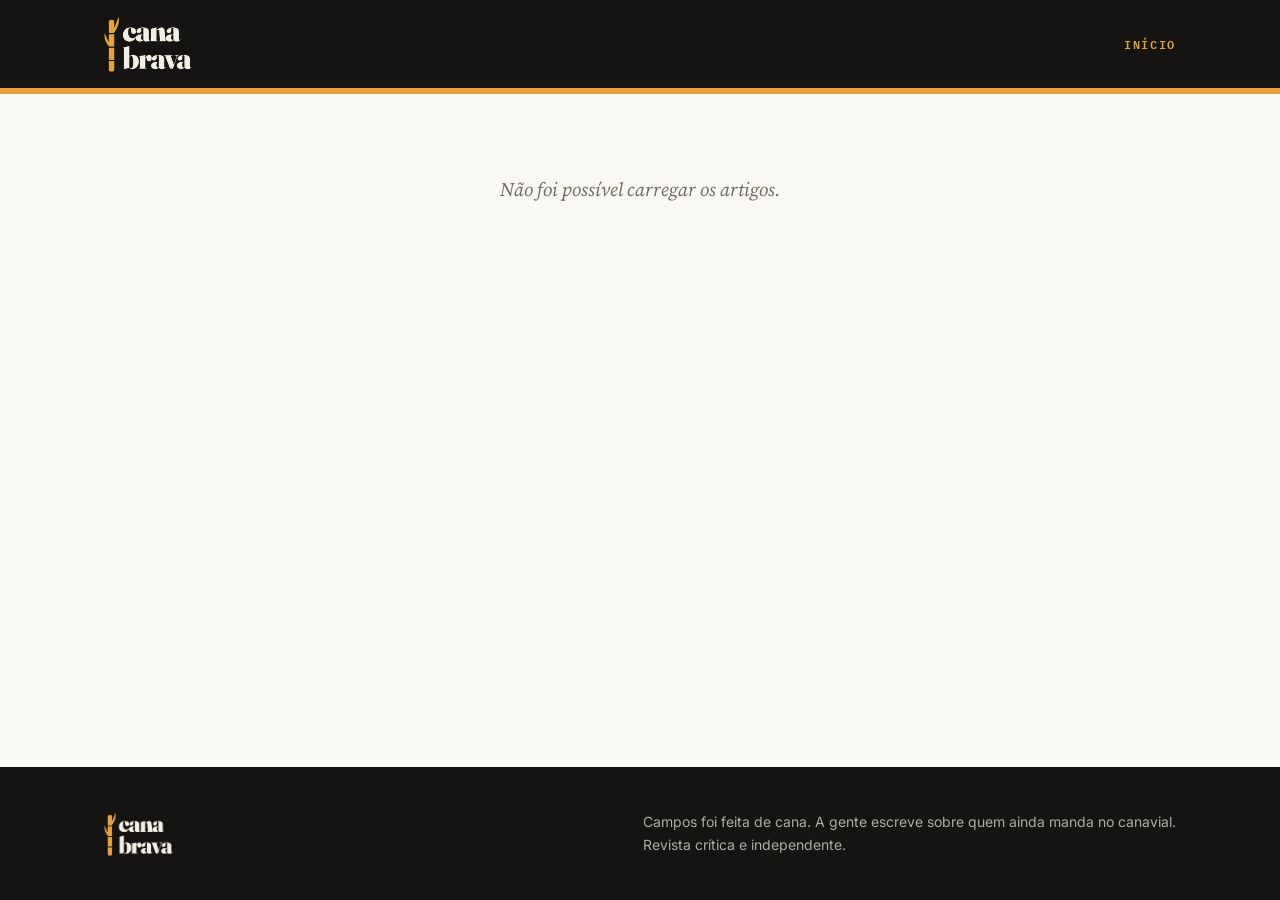
==== index.html @ 8d9f34c0 "Título de compartilhamento: Revista Cana Brava Co-Authored-By: Claude Opus 5.5 <noreply@anthropic.co" ====
<!DOCTYPE html>
<html lang="pt-BR">
<head>
<meta charset="utf-8">
<meta name="viewport" content="width=device-width, initial-scale=1">
<title>Cana Brava — Revista de Campos dos Goytacazes</title>
<meta name="description" content="Campos foi feita de cana. A gente escreve sobre quem ainda manda no canavial. Revista crítica e independente.">
<meta property="og:title" content="Revista Cana Brava">
<meta property="og:description" content="Campos foi feita de cana. A gente escreve sobre quem ainda manda no canavial. Revista crítica e independente.">
<meta property="og:image" content="assets/og.png">
<meta property="og:type" content="website">
<link rel="icon" href="assets/favicon.png">
<link rel="apple-touch-icon" href="assets/icon-180.png">
<link rel="icon" type="image/png" sizes="512x512" href="assets/icon-512.png">
<link rel="preconnect" href="https://fonts.googleapis.com">
<link href="https://fonts.googleapis.com/css2?family=Fraunces:ital,opsz,wght@0,9..144,400..900;1,9..144,400..900&family=Source+Serif+4:ital,opsz,wght@0,8..60,400..700;1,8..60,400..700&family=IBM+Plex+Mono:wght@500;600&family=Inter:wght@400;500;600&display=swap" rel="stylesheet">
<link rel="stylesheet" href="assets/style.css?v=2">
</head>
<body>
<header class="topo"><div class="wrap">
  <a class="marca" href="./"><img src="assets/logo-light.png" alt="Cana Brava"></a>
  <nav id="nav"><a href="./" class="on">Início</a></nav>
</div></header>

<main class="wrap" id="main"><div class="vazio">Carregando…</div></main>

<footer class="rodape"><div class="wrap">
  <img src="assets/logo-light.png" alt="Cana Brava">
  <div>Campos foi feita de cana. A gente escreve sobre quem ainda manda no canavial.<br>Revista crítica e independente.</div>
</div></footer>

<script>
const esc=s=>String(s??'').replace(/[&<>"']/g,c=>({'&':'&amp;','<':'&lt;','>':'&gt;','"':'&quot;',"'":'&#39;'}[c]));
const dataBR=iso=>{try{return new Date(iso+'T12:00:00').toLocaleDateString('pt-BR',{day:'numeric',month:'long',year:'numeric'})}catch(e){return iso}};
const link=a=>'artigos/'+a.slug+'/';
const bg=a=>a.capa?` style="background-image:url('artigos/${esc(a.slug)}/${esc(a.capa)}')"`:'';
function rotulo(a){return `<span class="rotulo"><a href="?editoria=${encodeURIComponent(a.editoriaSlug)}">${esc(a.editoria)}</a></span>`}
function meta(a){return `<span class="meta"><b>${esc(a.autor)}</b> · ${esc(a.genero)} · ${dataBR(a.data)}</span>`}
function card(a){return `<a class="card" href="${link(a)}">${a.capa?`<div class="img"${bg(a)}></div>`:''}<span class="rotulo">${esc(a.editoria)}</span><h3>${esc(a.titulo)}</h3>${a.linhaFina?`<p>${esc(a.linhaFina)}</p>`:''}${meta(a)}</a>`}

fetch('data/artigos.json',{cache:'no-cache'}).then(r=>r.json()).then(lista=>{
  lista.sort((a,b)=>(b.data+b.publicadoEm).localeCompare(a.data+a.publicadoEm));
  const q=new URLSearchParams(location.search);
  const eds=[...new Map(lista.map(a=>[a.editoriaSlug,a.editoria])).entries()].slice(0,6);
  const sel=q.get('editoria');
  document.getElementById('nav').innerHTML=`<a href="./" class="${!q.toString()?'on':''}">Início</a>`+eds.map(([s,n])=>`<a href="?editoria=${encodeURIComponent(s)}" class="${sel===s?'on':''}">${esc(n)}</a>`).join('');
  const main=document.getElementById('main');
  let filtro=null,f=lista;
  if(q.get('autor')){f=lista.filter(a=>a.autorSlug===q.get('autor'));filtro=f[0]?{r:f[0].genero==='Coluna'?'Coluna':'Autor',t:f[0].autor}:null}
  else if(sel){f=lista.filter(a=>a.editoriaSlug===sel);filtro=f[0]?{r:'Editoria',t:f[0].editoria}:null}
  if(!lista.length){main.innerHTML='<div class="vazio">Os primeiros artigos chegam em breve.</div>';return}
  if(filtro){
    document.title=filtro.t+' — Cana Brava';
    main.innerHTML=`<div class="filtro-tit"><a class="voltar" href="./">← Início</a><div class="rotulo" style="margin-top:22px">${filtro.r}</div><h1>${esc(filtro.t)}</h1></div>
    <div class="secao-tit"><h2>${f.length} ${f.length===1?'texto':'textos'}</h2></div><div class="grade">${f.map(card).join('')}</div>`;
    return}
  if(q.toString()){main.innerHTML='<div class="vazio">Nada encontrado. <a href="./">Voltar ao início</a></div>';return}
  const [d,...resto]=lista;
  main.innerHTML=`<a class="destaque${d.capa?'':' sem-img'}" href="${link(d)}">${d.capa?`<div class="img"${bg(d)}></div>`:''}<div><span class="rotulo">${esc(d.editoria)}</span><h1>${esc(d.titulo)}</h1>${d.linhaFina?`<p>${esc(d.linhaFina)}</p>`:''}${meta(d)}</div></a>`+
    (resto.length?`<div class="secao-tit"><h2>Mais recentes</h2></div><div class="grade">${resto.map(card).join('')}</div>`:'');
}).catch(()=>{document.getElementById('main').innerHTML='<div class="vazio">Não foi possível carregar os artigos.</div>'});
</script>
</body>
</html>
---- assets/style.css ----
:root{
  --tinta:#151412;--tinta-2:#26241f;--creme:#F2EEE3;--papel:#FAF8F2;--cana:#E9A23B;--cana-esc:#B9741A;
  --mute:#6f6a60;--linha:#ddd6c6;
  --serif-tit:"Fraunces",Georgia,serif;--serif:"Source Serif 4",Georgia,serif;--mono:"IBM Plex Mono",ui-monospace,monospace;--sans:"Inter",system-ui,sans-serif;
}
*{box-sizing:border-box}
html{-webkit-text-size-adjust:100%}
body{margin:0;background:var(--papel);color:var(--tinta);font-family:var(--serif);font-size:19px;line-height:1.6}
body{display:flex;flex-direction:column;min-height:100vh;min-height:100dvh}
body>main{flex:1 0 auto;width:100%}
body>.rodape{flex-shrink:0}
a{color:inherit}
img{max-width:100%;height:auto;display:block}

/* topo */
.topo{background:var(--tinta);color:var(--creme);border-bottom:6px solid var(--cana)}
.topo .wrap{display:flex;align-items:center;justify-content:space-between;gap:16px;padding-top:16px;padding-bottom:16px}
.topo .marca img{height:56px;width:auto}
.topo nav{display:flex;gap:18px;flex-wrap:wrap;justify-content:flex-end;font:600 12px/1 var(--mono);letter-spacing:.14em;text-transform:uppercase}
.topo nav a{text-decoration:none;color:rgba(242,238,227,.75)}
.topo nav a:hover,.topo nav a.on{color:var(--cana)}
.wrap{max-width:1120px;margin:0 auto;padding-left:24px;padding-right:24px}
.estreito{max-width:720px}

/* rótulos */
.rotulo{font:600 12px/1.2 var(--mono);letter-spacing:.18em;text-transform:uppercase;color:var(--cana-esc)}
.rotulo a{text-decoration:none}
.meta{font:500 13px/1.5 var(--sans);color:var(--mute)}
.meta b{color:var(--tinta);font-weight:600}

/* capa */
.secao-tit{display:flex;align-items:baseline;gap:14px;margin:48px 0 18px;padding-bottom:10px;border-bottom:2px solid var(--tinta)}
.secao-tit h2{font:800 30px/1.1 var(--serif-tit);margin:0}
.secao-tit .rotulo{color:var(--mute)}
.destaque{display:grid;grid-template-columns:1.2fr 1fr;gap:40px;margin-top:44px;align-items:center;text-decoration:none}
.destaque .img{aspect-ratio:4/3;background:var(--tinta) center/cover no-repeat;border-radius:2px}
.destaque.sem-img{grid-template-columns:1fr}
.destaque h1{font:800 clamp(34px,5vw,58px)/1.02 var(--serif-tit);letter-spacing:-.02em;margin:14px 0 14px}
.destaque p{font-size:21px;color:#45413a;margin:0 0 16px}
.destaque:hover h1{color:var(--cana-esc)}
.grade{display:grid;grid-template-columns:repeat(3,1fr);gap:34px 30px}
.card{text-decoration:none;display:flex;flex-direction:column;gap:8px;border-top:1px solid var(--linha);padding-top:18px}
.card .img{aspect-ratio:3/2;background:var(--tinta) center/cover no-repeat;margin-bottom:6px}
.card h3{font:700 24px/1.15 var(--serif-tit);margin:2px 0;letter-spacing:-.01em}
.card p{font-size:17px;line-height:1.5;color:#4d483f;margin:0}
.card:hover h3{color:var(--cana-esc)}
.vazio{padding:80px 0;text-align:center;color:var(--mute);font-style:italic}
.filtro-tit{margin:44px 0 6px}
.filtro-tit h1{font:800 clamp(34px,5vw,52px)/1.05 var(--serif-tit);margin:8px 0 0}
.filtro-tit a.voltar{font:600 12px var(--mono);letter-spacing:.14em;text-transform:uppercase;text-decoration:none;color:var(--mute)}

/* artigo */
.art-cab{padding:56px 0 8px}
.art-cab h1{font:800 clamp(36px,6vw,64px)/1.03 var(--serif-tit);letter-spacing:-.025em;margin:16px 0 18px}
.art-cab .fina{font-size:23px;line-height:1.45;color:#45413a;margin:0 0 26px}
.byline{display:flex;flex-wrap:wrap;align-items:baseline;gap:6px 14px;padding:16px 0;border-top:1px solid var(--linha);border-bottom:1px solid var(--linha)}
.byline .autor{font:700 18px var(--serif-tit)}
.byline .autor a{text-decoration:none}
.byline .autor em{font-weight:400;color:var(--mute);margin-right:4px}
.art-capa{margin:34px auto 0;max-width:1000px}
.art-capa figcaption,.corpo figcaption{font:400 13px/1.5 var(--sans);color:var(--mute);margin-top:8px}
.corpo{padding:34px 0 20px}
.corpo>*{margin:0 0 1.15em}
.corpo p:first-of-type::first-letter{font:800 4.1em/0.82 var(--serif-tit);float:left;margin:.06em .1em 0 0;color:var(--cana-esc)}
.corpo h2{font:800 30px/1.15 var(--serif-tit);margin:1.7em 0 .6em;letter-spacing:-.01em}
.corpo h3{font:700 23px/1.2 var(--serif-tit);margin:1.5em 0 .5em}
.corpo blockquote{margin:1.6em 0;padding:4px 0 4px 24px;border-left:5px solid var(--cana);font:italic 500 25px/1.4 var(--serif-tit);color:var(--tinta-2)}
.corpo blockquote p{margin:0}
.corpo a{color:var(--cana-esc);text-decoration-thickness:1px;text-underline-offset:3px}
.corpo ul,.corpo ol{padding-left:1.3em}
.corpo li{margin-bottom:.4em}
.corpo figure{margin:2em 0}
.corpo hr{border:0;text-align:center;margin:2.2em 0}
.corpo hr::after{content:"• • •";color:var(--cana-esc);letter-spacing:.6em}
.fim{display:inline-block;width:14px;height:14px;background:var(--cana);margin-left:6px;vertical-align:baseline}
.compartilhar{display:flex;gap:10px;flex-wrap:wrap;padding:22px 0 10px;border-top:1px solid var(--linha);margin-top:20px}
.btn{display:inline-flex;align-items:center;gap:8px;font:600 13px var(--sans);padding:10px 16px;border-radius:999px;border:1px solid var(--tinta);background:none;color:var(--tinta);text-decoration:none;cursor:pointer}
.btn:hover{background:var(--tinta);color:var(--creme)}
.mais{margin-bottom:60px}

/* rodapé */
.rodape{background:var(--tinta);color:rgba(242,238,227,.7);margin-top:80px;padding:44px 0;font:400 14px/1.6 var(--sans)}
.rodape .wrap{display:flex;justify-content:space-between;gap:20px;flex-wrap:wrap;align-items:center}
.rodape img{height:44px;width:auto}
.rodape a{color:var(--cana)}

@media(max-width:860px){
  .destaque{grid-template-columns:1fr;gap:20px;margin-top:28px}
  .grade{grid-template-columns:1fr 1fr}
}
@media(max-width:560px){
  body{font-size:18px}
  .topo .wrap{flex-direction:column;align-items:flex-start;gap:12px}
  .topo .marca img{height:46px}
  .topo nav{justify-content:flex-start;gap:14px}
  .grade{grid-template-columns:1fr}
  .art-cab{padding-top:34px}
  .art-cab .fina{font-size:20px}
  .corpo blockquote{font-size:21px}
}
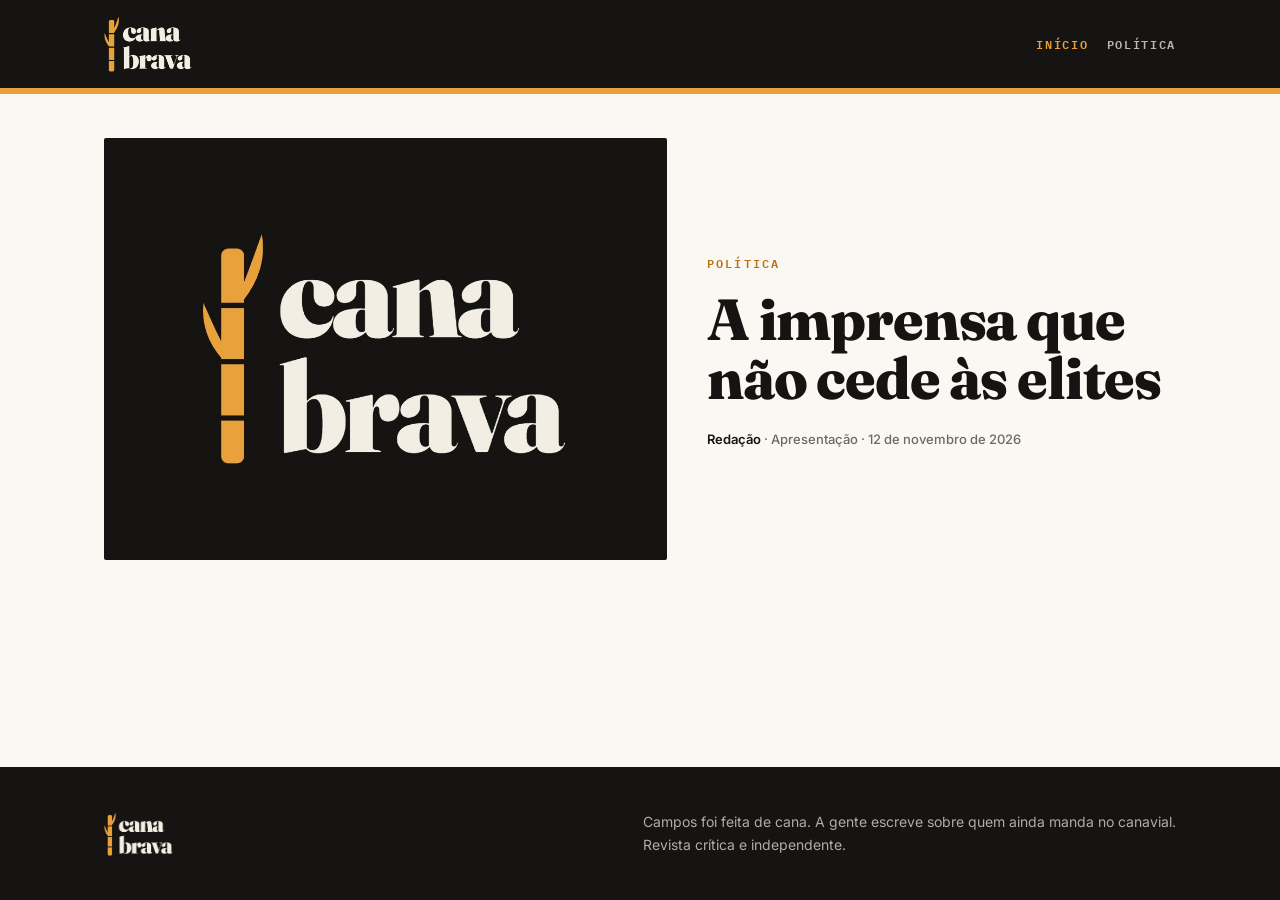
==== commit 7a680483: "Artigos: margens laterais no celular Co-Authored-By: Claude Opus 5.5 <noreply@anthropic.com> Claude-" ====
--- a/index.html
+++ b/index.html
@@ -7,14 +7,19 @@
 <meta name="description" content="Campos foi feita de cana. A gente escreve sobre quem ainda manda no canavial. Revista crítica e independente.">
 <meta property="og:title" content="Revista Cana Brava">
 <meta property="og:description" content="Campos foi feita de cana. A gente escreve sobre quem ainda manda no canavial. Revista crítica e independente.">
-<meta property="og:image" content="assets/og.png">
+<meta property="og:image" content="https://raw.githubusercontent.com/luispierott1/revista-cana-brava/main/assets/og.png">
+<meta property="og:image:type" content="image/png">
+<meta property="og:image:width" content="1200">
+<meta property="og:image:height" content="630">
+<meta property="og:url" content="https://revistacanabrava.com.br/">
+<meta name="twitter:card" content="summary_large_image">
 <meta property="og:type" content="website">
 <link rel="icon" href="assets/favicon.png">
 <link rel="apple-touch-icon" href="assets/icon-180.png">
 <link rel="icon" type="image/png" sizes="512x512" href="assets/icon-512.png">
 <link rel="preconnect" href="https://fonts.googleapis.com">
 <link href="https://fonts.googleapis.com/css2?family=Fraunces:ital,opsz,wght@0,9..144,400..900;1,9..144,400..900&family=Source+Serif+4:ital,opsz,wght@0,8..60,400..700;1,8..60,400..700&family=IBM+Plex+Mono:wght@500;600&family=Inter:wght@400;500;600&display=swap" rel="stylesheet">
-<link rel="stylesheet" href="assets/style.css?v=2">
+<link rel="stylesheet" href="assets/style.css?v=3">
 </head>
 <body>
 <header class="topo"><div class="wrap">
--- a/assets/style.css
+++ b/assets/style.css
@@ -50,7 +50,7 @@
 .filtro-tit a.voltar{font:600 12px var(--mono);letter-spacing:.14em;text-transform:uppercase;text-decoration:none;color:var(--mute)}
 
 /* artigo */
-.art-cab{padding:56px 0 8px}
+.art-cab{padding-top:56px;padding-bottom:8px}
 .art-cab h1{font:800 clamp(36px,6vw,64px)/1.03 var(--serif-tit);letter-spacing:-.025em;margin:16px 0 18px}
 .art-cab .fina{font-size:23px;line-height:1.45;color:#45413a;margin:0 0 26px}
 .byline{display:flex;flex-wrap:wrap;align-items:baseline;gap:6px 14px;padding:16px 0;border-top:1px solid var(--linha);border-bottom:1px solid var(--linha)}
@@ -59,7 +59,7 @@
 .byline .autor em{font-weight:400;color:var(--mute);margin-right:4px}
 .art-capa{margin:34px auto 0;max-width:1000px}
 .art-capa figcaption,.corpo figcaption{font:400 13px/1.5 var(--sans);color:var(--mute);margin-top:8px}
-.corpo{padding:34px 0 20px}
+.corpo{padding-top:34px;padding-bottom:20px}
 .corpo>*{margin:0 0 1.15em}
 .corpo p:first-of-type::first-letter{font:800 4.1em/0.82 var(--serif-tit);float:left;margin:.06em .1em 0 0;color:var(--cana-esc)}
 .corpo h2{font:800 30px/1.15 var(--serif-tit);margin:1.7em 0 .6em;letter-spacing:-.01em}
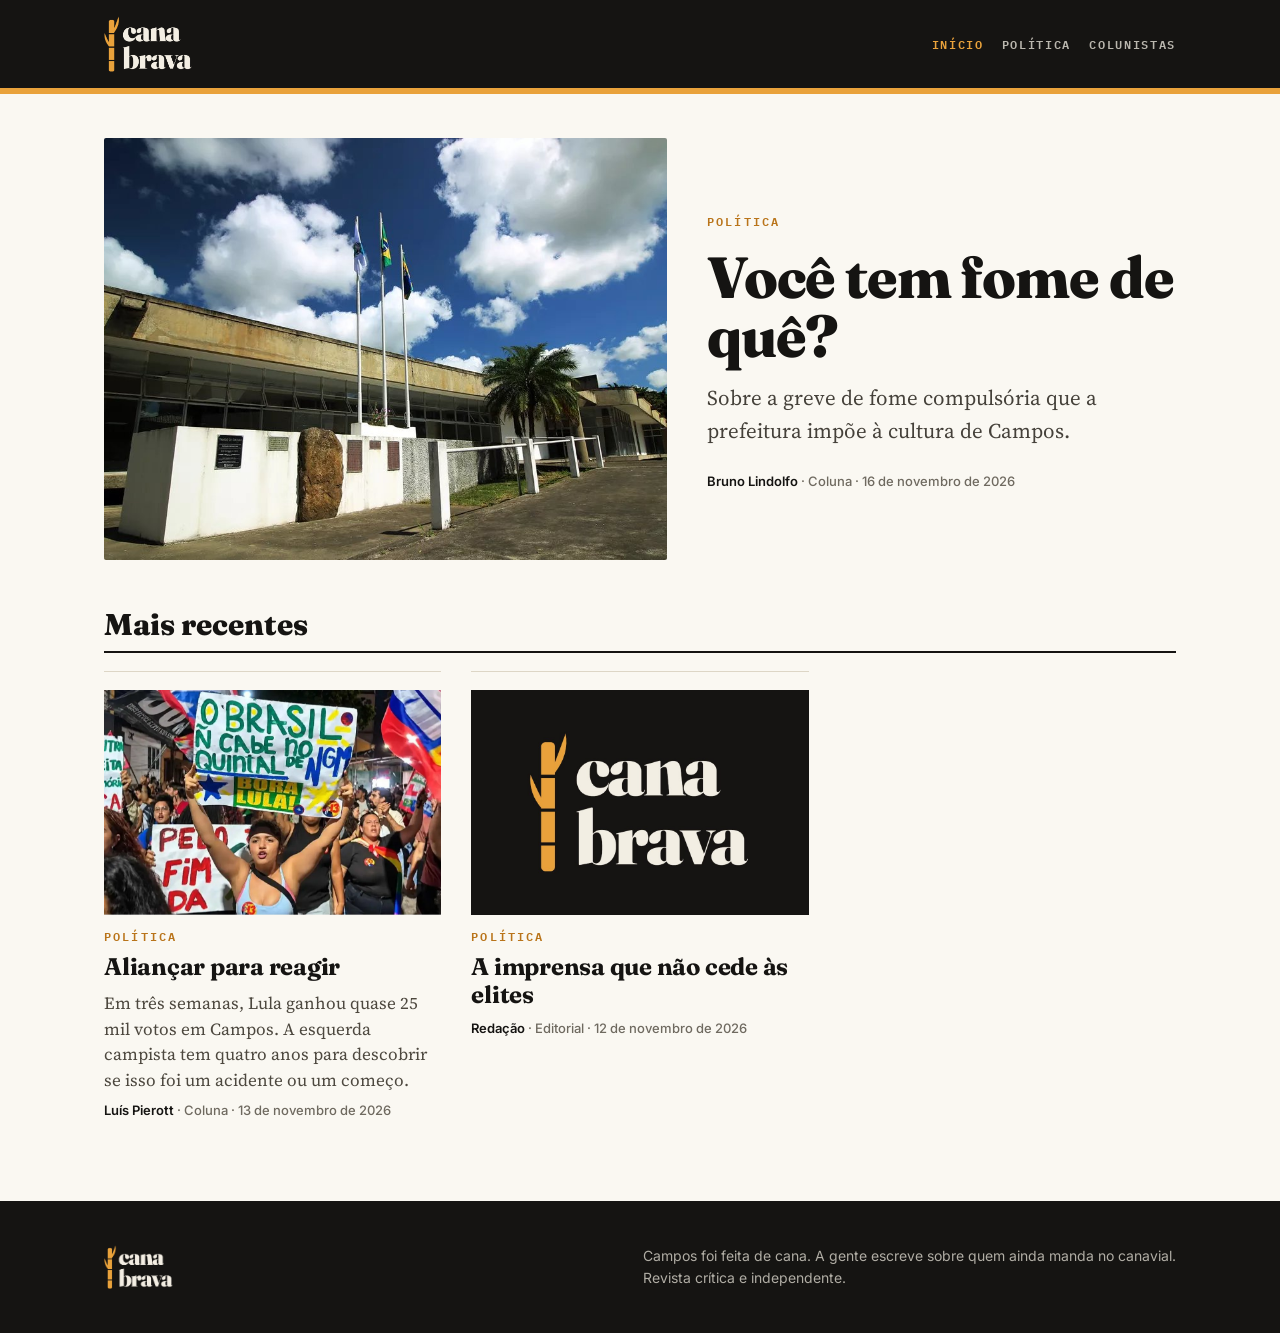
==== commit 82b763d8: "Atualiza: Você tem fome de quê?" ====
--- a/index.html
+++ b/index.html
@@ -19,12 +19,12 @@
 <link rel="icon" type="image/png" sizes="512x512" href="assets/icon-512.png">
 <link rel="preconnect" href="https://fonts.googleapis.com">
 <link href="https://fonts.googleapis.com/css2?family=Fraunces:ital,opsz,wght@0,9..144,400..900;1,9..144,400..900&family=Source+Serif+4:ital,opsz,wght@0,8..60,400..700;1,8..60,400..700&family=IBM+Plex+Mono:wght@500;600&family=Inter:wght@400;500;600&display=swap" rel="stylesheet">
-<link rel="stylesheet" href="assets/style.css?v=3">
+<link rel="stylesheet" href="assets/style.css?v=4">
 </head>
 <body>
 <header class="topo"><div class="wrap">
   <a class="marca" href="./"><img src="assets/logo-light.png" alt="Cana Brava"></a>
-  <nav id="nav"><a href="./" class="on">Início</a></nav>
+  <nav id="nav"><a href="./" class="on">Início</a><a href="colunistas/">Colunistas</a></nav>
 </div></header>
 
 <main class="wrap" id="main"><div class="vazio">Carregando…</div></main>
@@ -48,7 +48,7 @@
   const q=new URLSearchParams(location.search);
   const eds=[...new Map(lista.map(a=>[a.editoriaSlug,a.editoria])).entries()].slice(0,6);
   const sel=q.get('editoria');
-  document.getElementById('nav').innerHTML=`<a href="./" class="${!q.toString()?'on':''}">Início</a>`+eds.map(([s,n])=>`<a href="?editoria=${encodeURIComponent(s)}" class="${sel===s?'on':''}">${esc(n)}</a>`).join('');
+  document.getElementById('nav').innerHTML=`<a href="./" class="${!q.toString()?'on':''}">Início</a>`+eds.map(([s,n])=>`<a href="?editoria=${encodeURIComponent(s)}" class="${sel===s?'on':''}">${esc(n)}</a>`).join('')+'<a href="colunistas/">Colunistas</a>';
   const main=document.getElementById('main');
   let filtro=null,f=lista;
   if(q.get('autor')){f=lista.filter(a=>a.autorSlug===q.get('autor'));filtro=f[0]?{r:f[0].genero==='Coluna'?'Coluna':'Autor',t:f[0].autor}:null}
--- a/assets/style.css
+++ b/assets/style.css
@@ -61,6 +61,7 @@
 .art-capa figcaption,.corpo figcaption{font:400 13px/1.5 var(--sans);color:var(--mute);margin-top:8px}
 .corpo{padding-top:34px;padding-bottom:20px}
 .corpo>*{margin:0 0 1.15em}
+.corpo p,.corpo li{text-align:justify;hyphens:auto;-webkit-hyphens:auto}
 .corpo p:first-of-type::first-letter{font:800 4.1em/0.82 var(--serif-tit);float:left;margin:.06em .1em 0 0;color:var(--cana-esc)}
 .corpo h2{font:800 30px/1.15 var(--serif-tit);margin:1.7em 0 .6em;letter-spacing:-.01em}
 .corpo h3{font:700 23px/1.2 var(--serif-tit);margin:1.5em 0 .5em}
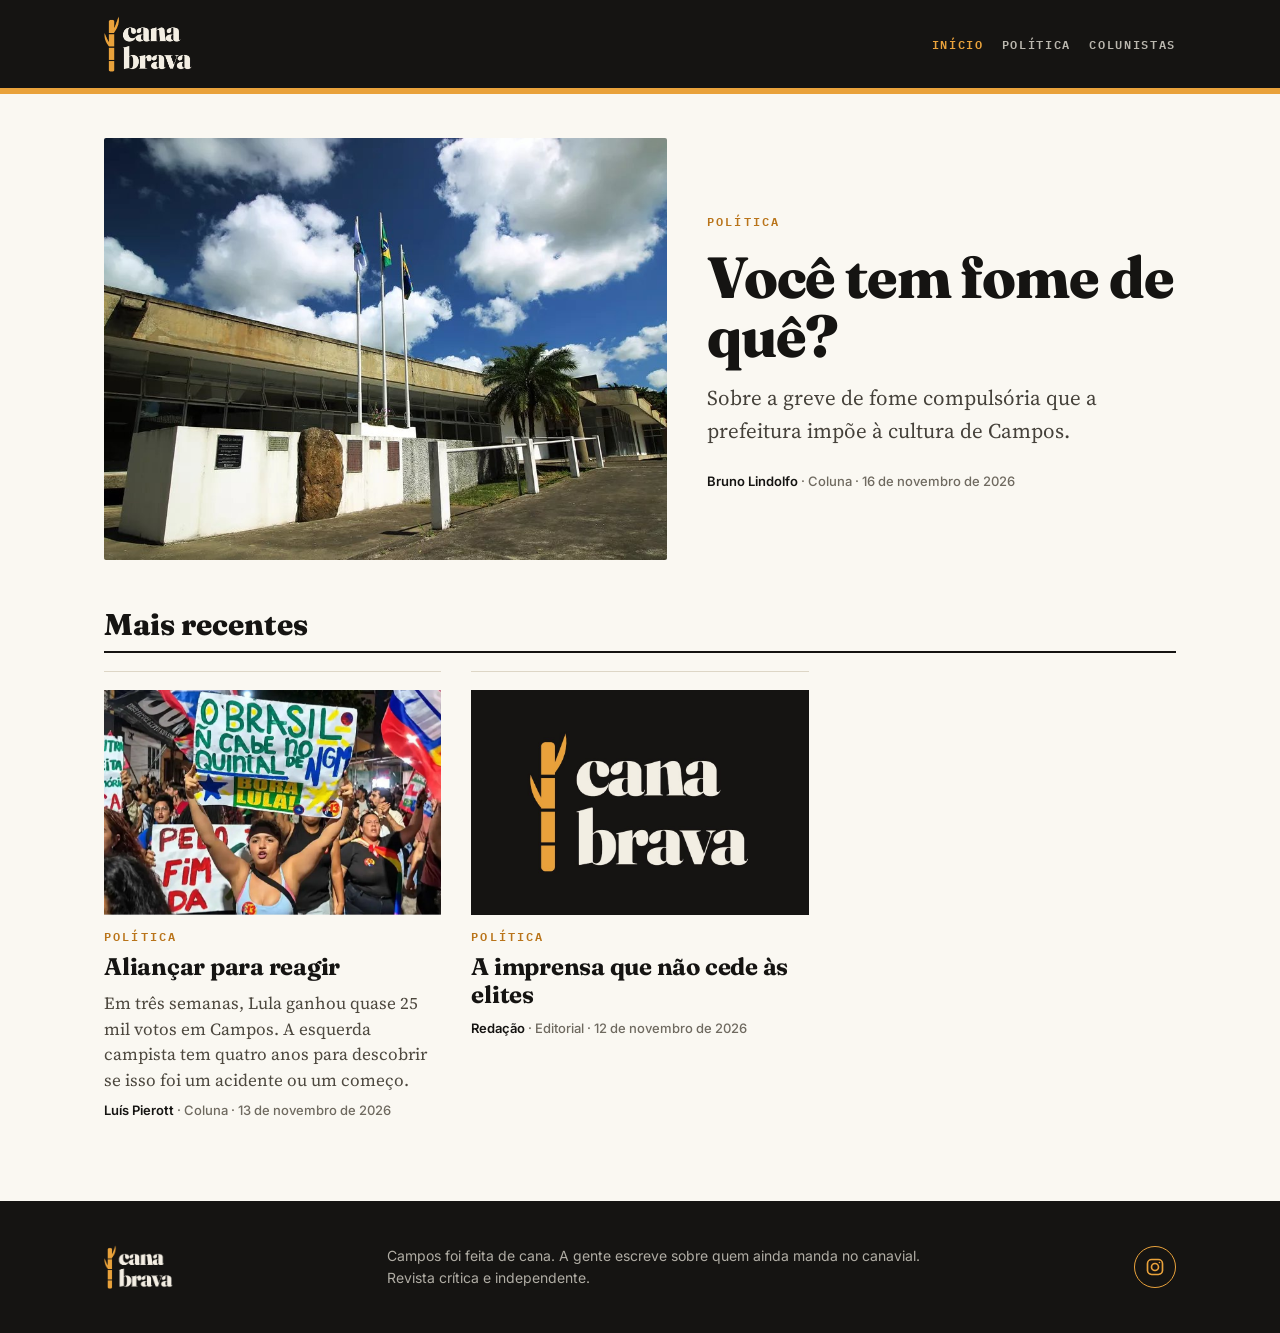
==== commit a3952547: "Atualiza: Você tem fome de quê?" ====
--- a/index.html
+++ b/index.html
@@ -32,6 +32,7 @@
 <footer class="rodape"><div class="wrap">
   <img src="assets/logo-light.png" alt="Cana Brava">
   <div>Campos foi feita de cana. A gente escreve sobre quem ainda manda no canavial.<br>Revista crítica e independente.</div>
+  <a class="rodape-ig" href="https://www.instagram.com/revistacanabrava/" target="_blank" rel="noopener" aria-label="Instagram da Cana Brava" title="@revistacanabrava no Instagram" style="display:inline-flex;align-items:center;justify-content:center;width:42px;height:42px;border:1.5px solid currentColor;border-radius:50%;color:var(--cana);flex:none"><svg viewBox="0 0 24 24" width="20" height="20" fill="none" stroke="currentColor" stroke-width="2" stroke-linecap="round" stroke-linejoin="round" aria-hidden="true"><rect x="3" y="3" width="18" height="18" rx="5"/><circle cx="12" cy="12" r="4.2"/><circle cx="17.4" cy="6.6" r="1" fill="currentColor" stroke="none"/></svg></a>
 </div></footer>
 
 <script>
